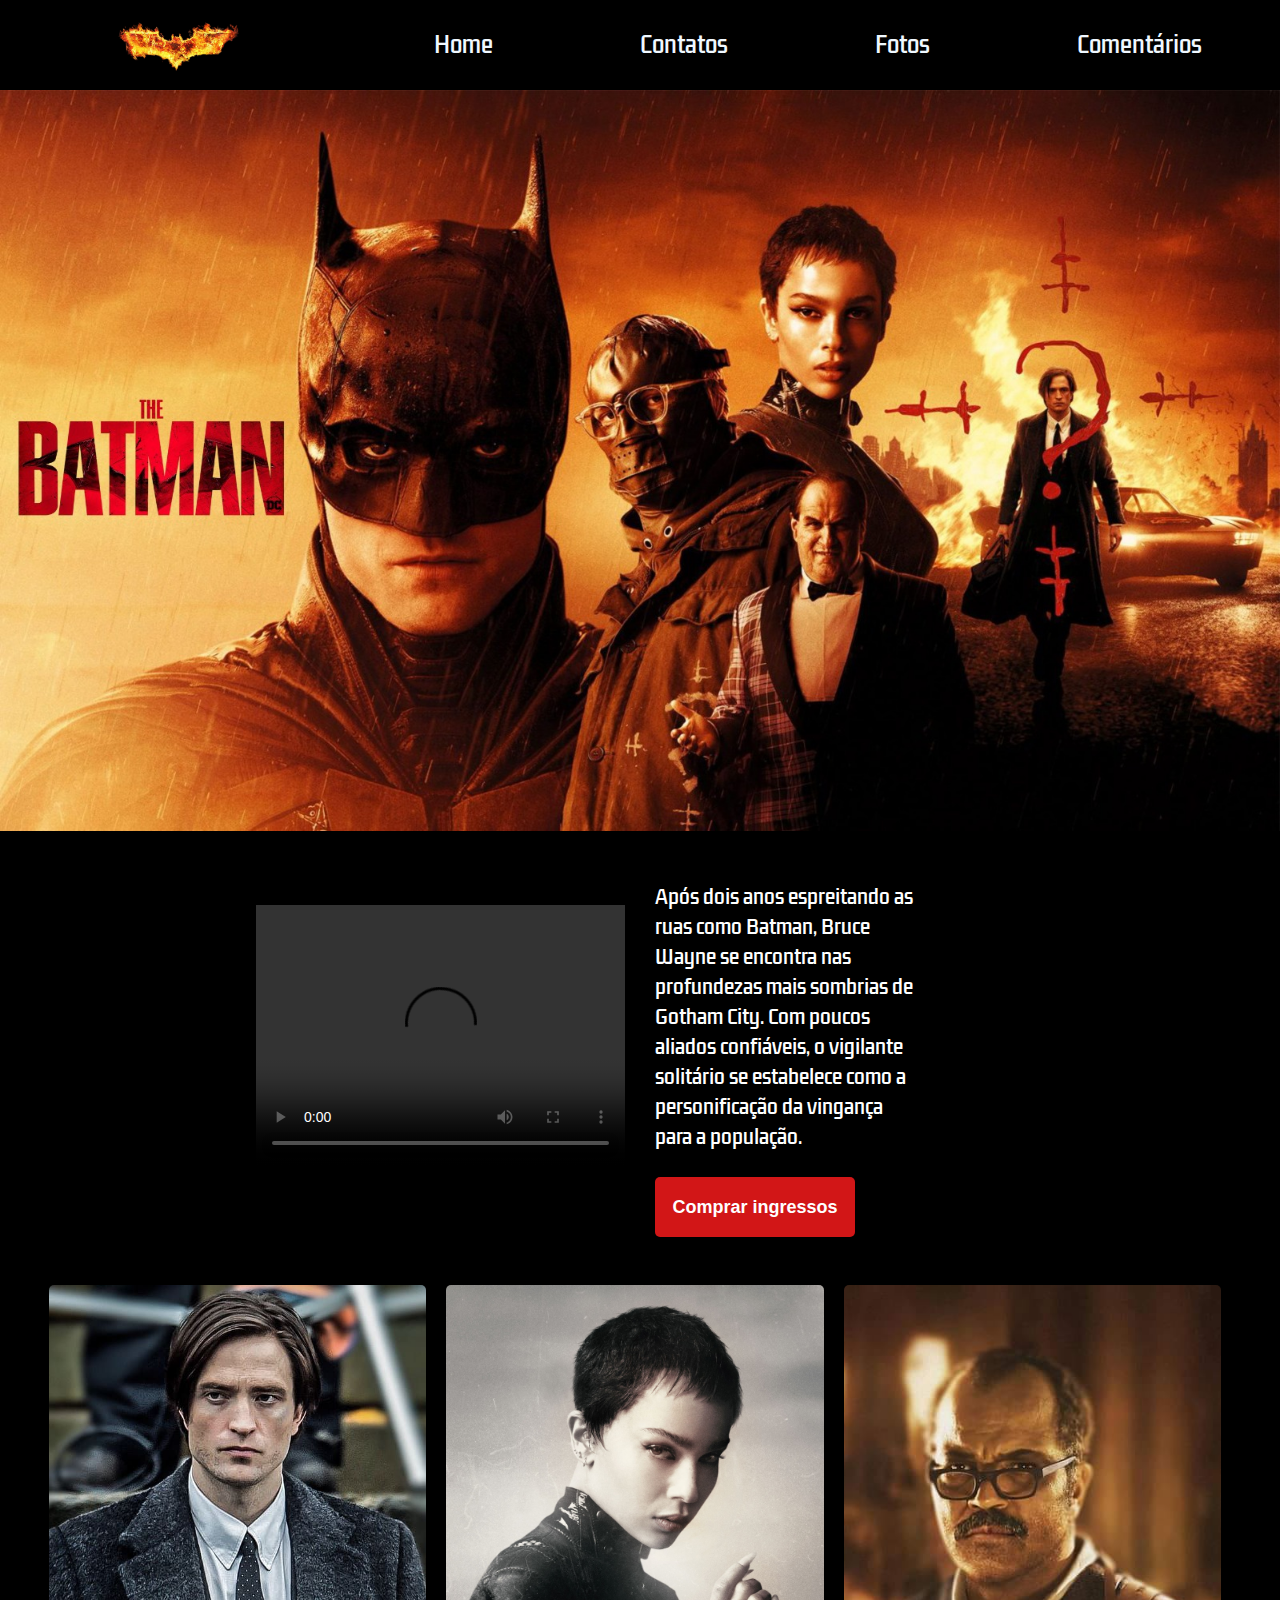
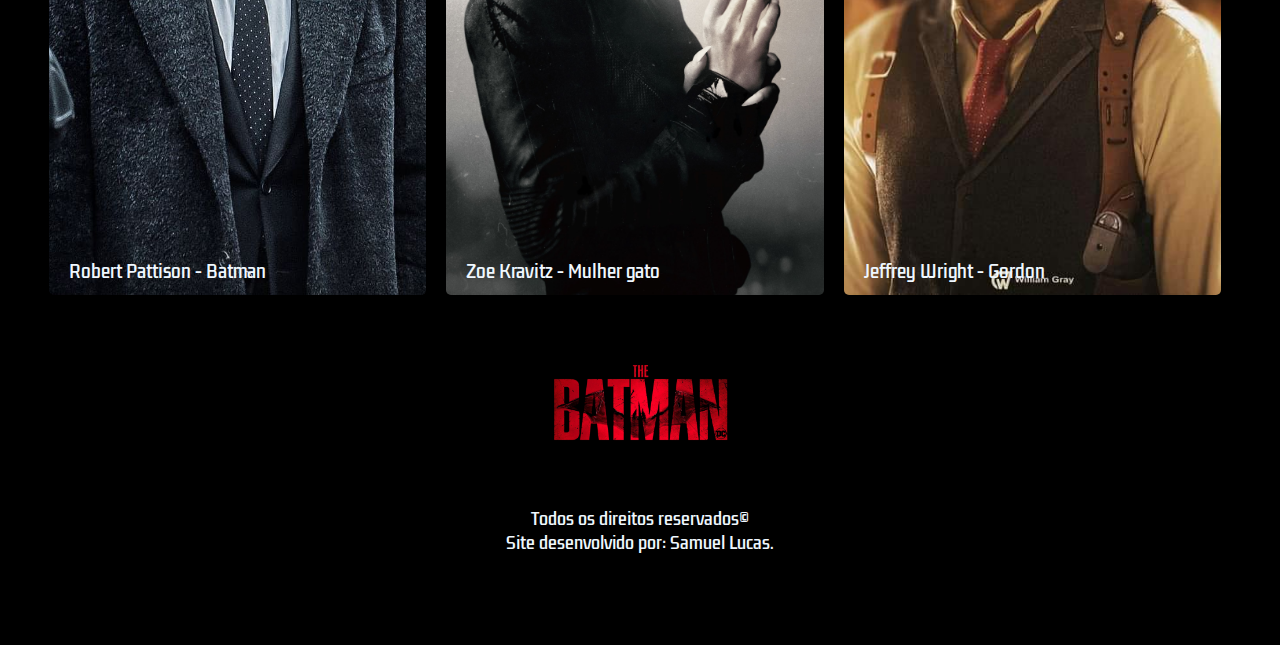
==== index.html @ fd25087d "Update and rename index.html.html to index.html" ====
<!DOCTYPE html>
<html lang="pt-br">
    <head>
        <meta charset="UTF-8">
        <meta name="viewport" content="width=device-width, initial-scale=1.0">
            <link rel="stylesheet" href="./batman_projet.css">
                <title>The Batman - O filme</title>
    </head>

    <body>
        <header>
            <img id="logoheader" src="./batmanlogofogo.png" alt="Batman logo">

            <nav>
                <ul>
                    <a href="./batman_projet.html">
                        <li>Home</li>
                    </a>

                    <a href="./contatos.html" target="_blank">
                        <li>Contatos</li>
                    </a>

                    <a href="./fotos.html" target="_blank">
                        <li>Fotos</li>
                    </a>

                    <a href="./comentarios.html" target="_blank">
                        <li>Comentários</li>
                    </a>

                </ul>
            </nav>
        </header>

        <img id="banner" src="batman_banner.png" alt="banner batman">

        <div id="trailer-container">
            <div class="content">

                <video controls class="trailer">
                    <source src="./The Batman - Trailer Principal.mp4" type="video/mp4">
                    Seu navegador não possui suporte para vídeos.
                </video>

                <div class="sinopse">
                    <p class="description">
                        Após dois anos espreitando as ruas como Batman, Bruce Wayne se encontra nas profundezas
                        mais sombrias de Gotham City. 
                        Com poucos aliados confiáveis, o vigilante solitário se
                        estabelece como a personificação da vingança para a população.
                    </p>
                    <button class="button" type="button">
                        Comprar ingressos
                    </button>
                </div>
            </div>
        </div>

        <div class="actor-cards-container">
            <div class="cards-content">
                <div class="card banner1">Robert Pattison - Batman</div>
                <div class="card banner2">Zoe Kravitz - Mulher gato</div>
                <div class="card banner3">Jeffrey Wright - Gordon</div>
            </div>
        </div>

        <footer>
            <img id="logo2" src="./batmanlogo2.png" alt="Logo batman">

            <span class="direitos">Todos os direitos reservados©</span>
            <span>Site desenvolvido por: Samuel Lucas.</span>

            <nav class="footer-navigation">
                <ul class="footer-list">
                    <a href="./batman_projet.html">
                        <li>Home</li>
                    </a>

                    <a href="./contatos.html" target="_blank">
                        <li>Contatos</li>
                    </a>

                    <a href="./fotos.html" target="_blank">
                        <li>Fotos</li>
                    </a>

                    <a href="./comentarios.html" target="_blank">
                        <li>Comentários</li>
                    </a>

                </ul>
            </nav>
        </footer>
    </body>
</html>
---- batman_projet.css ----
@charset "UTF-8";
@import url('https://fonts.googleapis.com/css2?family=Kdam+Thmor+Pro& display=swap');

* {
    margin: 0;
    padding: 0;
    background-color: black;
    list-style: none;
    text-decoration: none;
}

body {
    height: 200vh;
}

#logoheader {
    width: 200px;
    height: auto;
}

header {
    height: 90px;
    display: flex;
    justify-content: space-around;
    align-items: center;
}

nav {
    width: 60%;
}

ul {
    display: flex;
    width: 100%;
    justify-content: space-between;
}

li {
    color: aliceblue;
    font-size: 22px;
    font-family: 'Kdam Thmor Pro';
    cursor: pointer;
    transition: .5s;
}

li:hover {
    color: #D21617;
    font-size: 21px;
}

#banner {
    width: 100%;
    height: auto;
}

#trailer-container {
    width: 100%;
    height: 400px;
    display: flex;
    justify-content: center;
}

.content {
    width: 60%;
    display: flex;
    align-items: center;
    justify-content: space-between;
}

.trailer {
    width: 50%;
    height: 260px;
    object-fit: cover;
}

.sinopse {
    width: 50%;
    display: flex;
    flex-direction: column;
    justify-content: space-between;
    margin-left: 30px;
}

.description {
    color: white;
    font-size: 19px;
    font-family: 'Kdam Thmor Pro';
    width: 70%;
    margin-top: 50px;
}

.button {
    color: white;
    height: 60px;
    width: 200px;
    background-color: #D21617;
    font-size: 18px;
    font-weight: bold;
    border: none;
    border-radius: 5px;
    margin-top: 25px;
    outline: none;
    transition: .8s;
    cursor: pointer;
}

.button:hover {
    background-color: aliceblue;
    color: black;
}

.actor-cards-container {
    width: 100%;
    display: flex;
    justify-content: center;
    margin-top: 50px;
}

.cards-content {
    width: 90%;
    display: grid;
    grid-template-columns: repeat(3, 1fr);
    row-gap: 40px;
    column-gap: 40px;
}

.card {
    width: 100%;
    height: 600px;
    background-size: cover;
    background-position: center center;
    border-radius: 5px;
    cursor: pointer;
    transition: 1s;
    display: flex;
    flex-direction: column;
    justify-content: flex-end;
    padding: 0 0 10px 20px;
    color: aliceblue;
    font-size: 17px;
    font-family: 'Kdam Thmor Pro';
    margin-left: -15px;
}

.card:hover {
    transform: scale(1.02);
}

.banner1 {
    background-image: url('./batman_ator.jpeg');
}

.banner2 {
    background-image: url('./mulhergato_atora.jpg');
}

.banner3 {
    background-image: url('./gordon_fogo.jpeg');
}

footer {
    height: 300px;
    margin-top: 50px;
    display: flex;
    flex-direction: column;
    align-items: center;
}

span {
    color: aliceblue;
    font-family: 'Kdam Thmor Pro';
}

.direitos {
    margin-top: 50px;
}

#logo2 {
    width: 200px;
}

.footer-navigation {
    display: none;
}

.footer-list {
    display: flex;
    flex-direction: column;
    align-items: center;
}

@media (max-width: 768px) {

    .footer-navigation {
        display: block;
        margin-top: 50px;
    }

    .footer-list {
        margin-bottom: 25px;
    }

    nav {
        display: none;
    }

    .banner {
        width: 100%;
    }

    .trailer-container {
        width: 100%;
    }

    .content {
        width: 90%;
        display: flex;
        flex-direction: column;
    }

    .trailer {
        width: 100%;
        margin-top: 20px;
    }

    .sinopse {
        width: 100%;
    }

    .description {
        width: 100%;
        text-align: justify;
        margin-left: -14px;
    }

    .actor-cards-container {
        width: 100%;
    }

    .cards-content {
        display: grid;
        grid-template-columns: repeat(1, 1fr);
        margin-top: 150px;
        margin-left: 8px;
    }

    
}
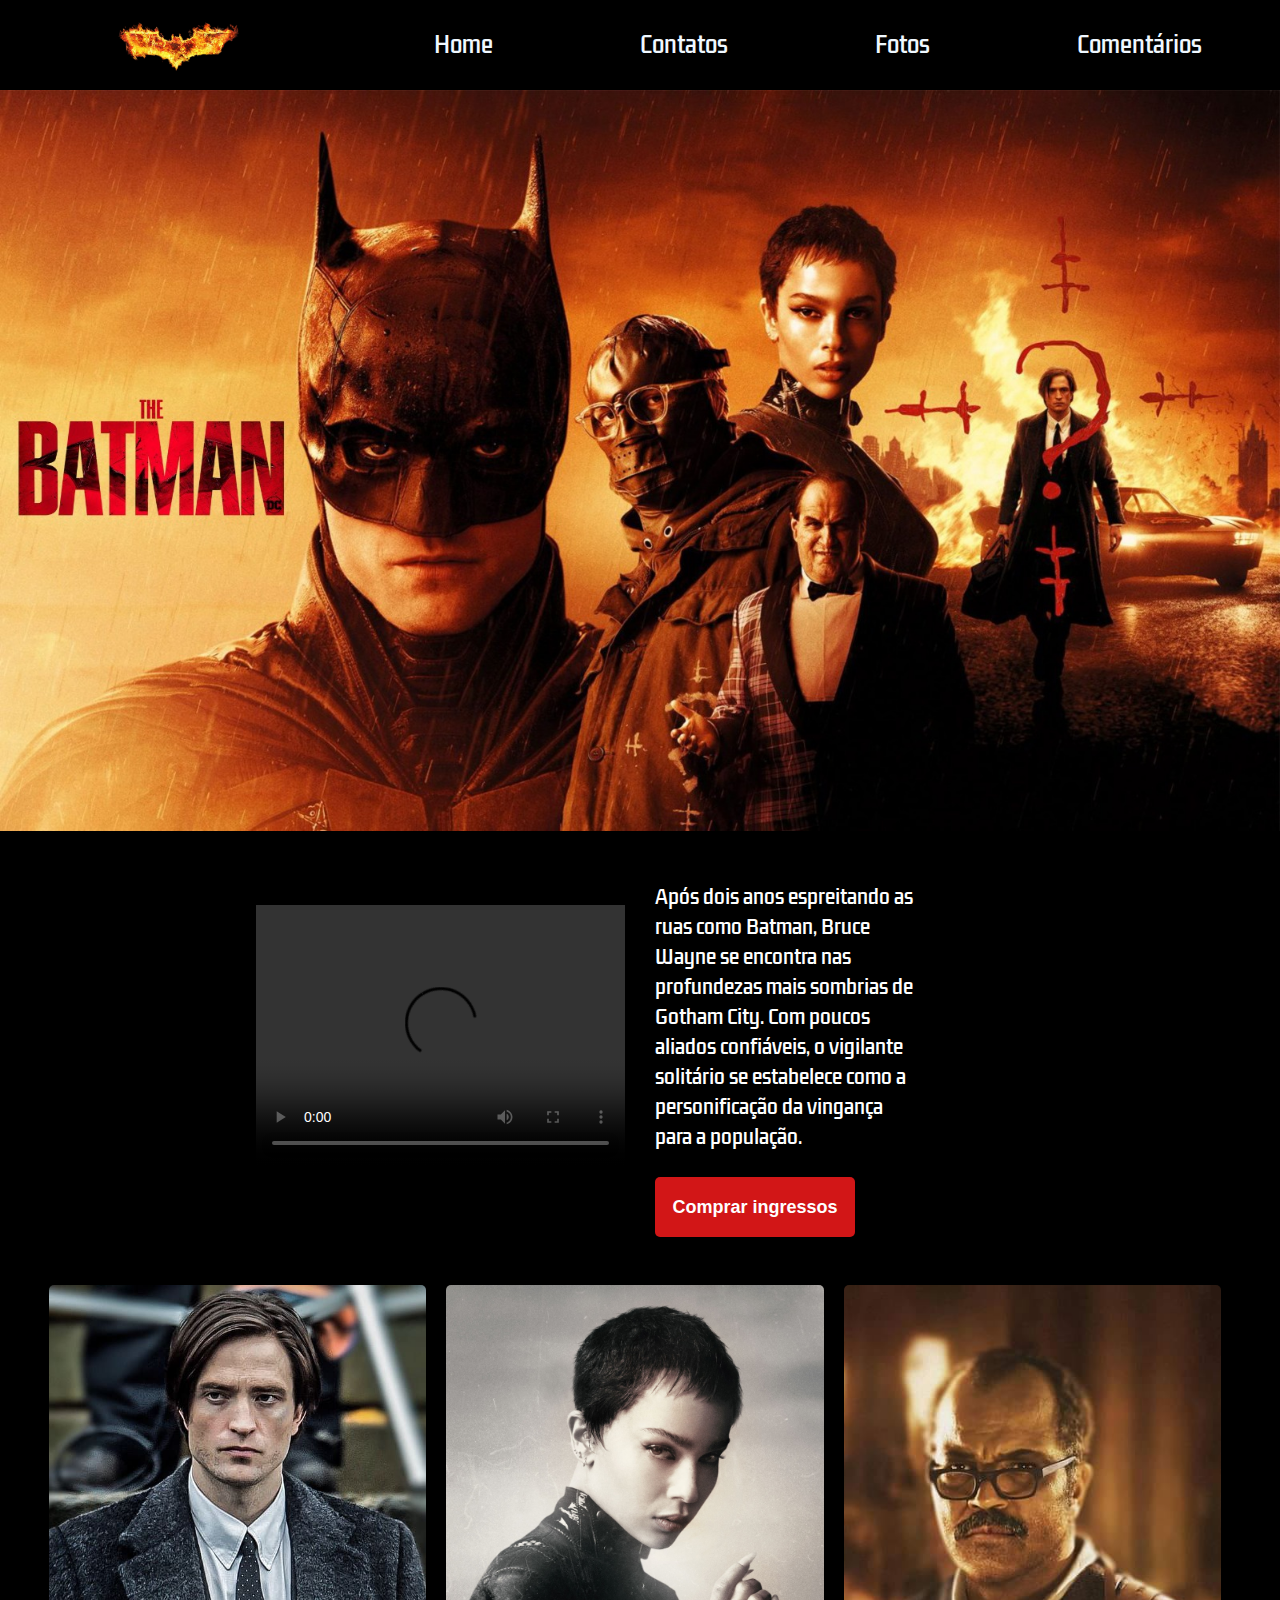
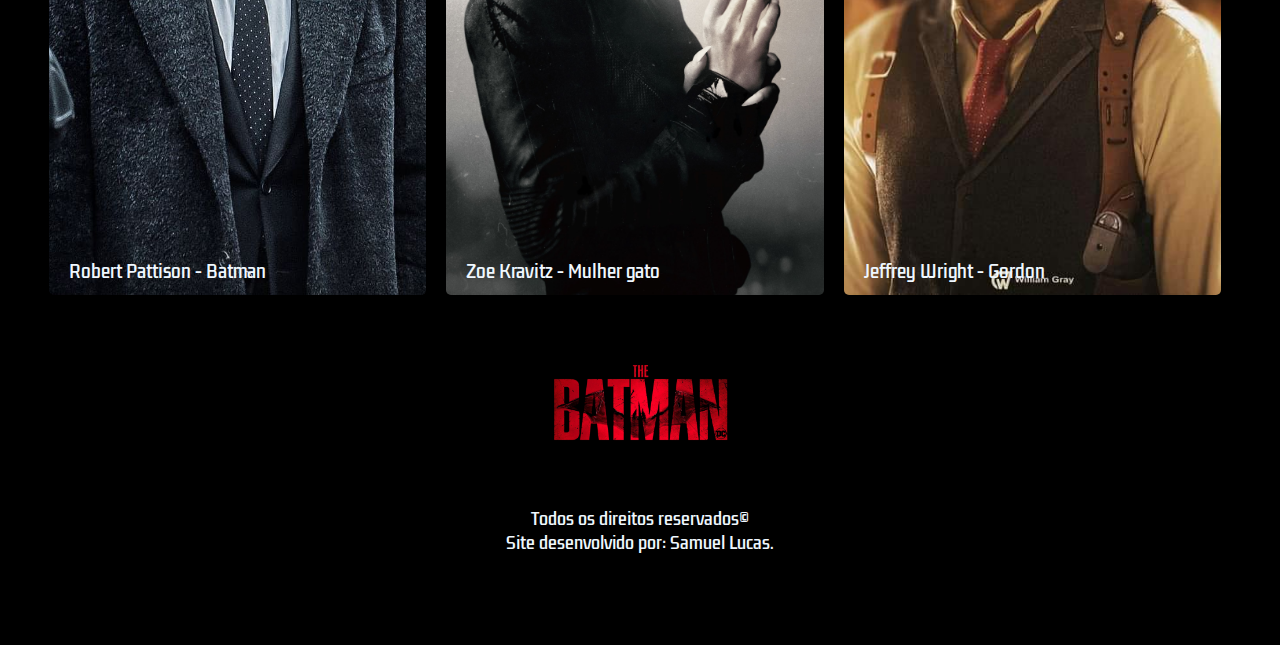
==== commit fbce9de3: "Update index.html" ====
--- a/index.html
+++ b/index.html
@@ -13,7 +13,7 @@
 
             <nav>
                 <ul>
-                    <a href="./batman_projet.html">
+                    <a href="index.html">
                         <li>Home</li>
                     </a>
 
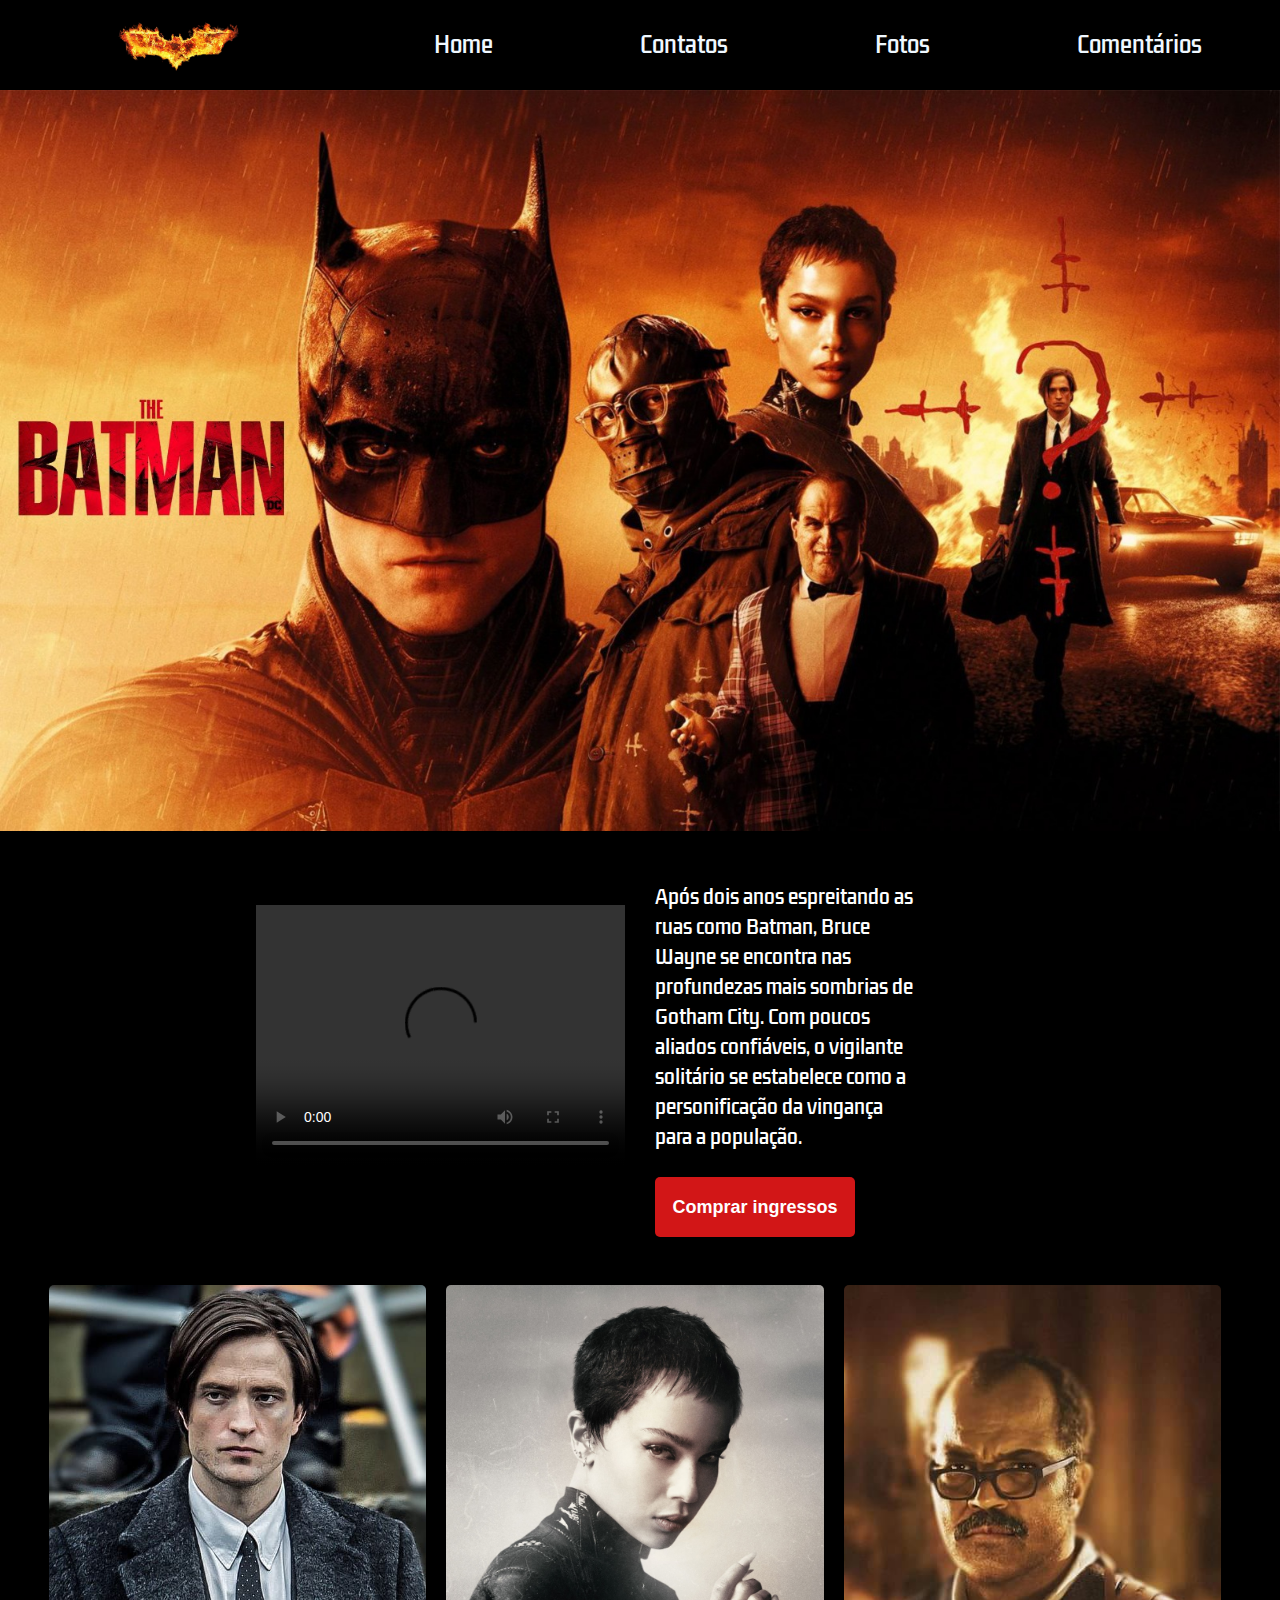
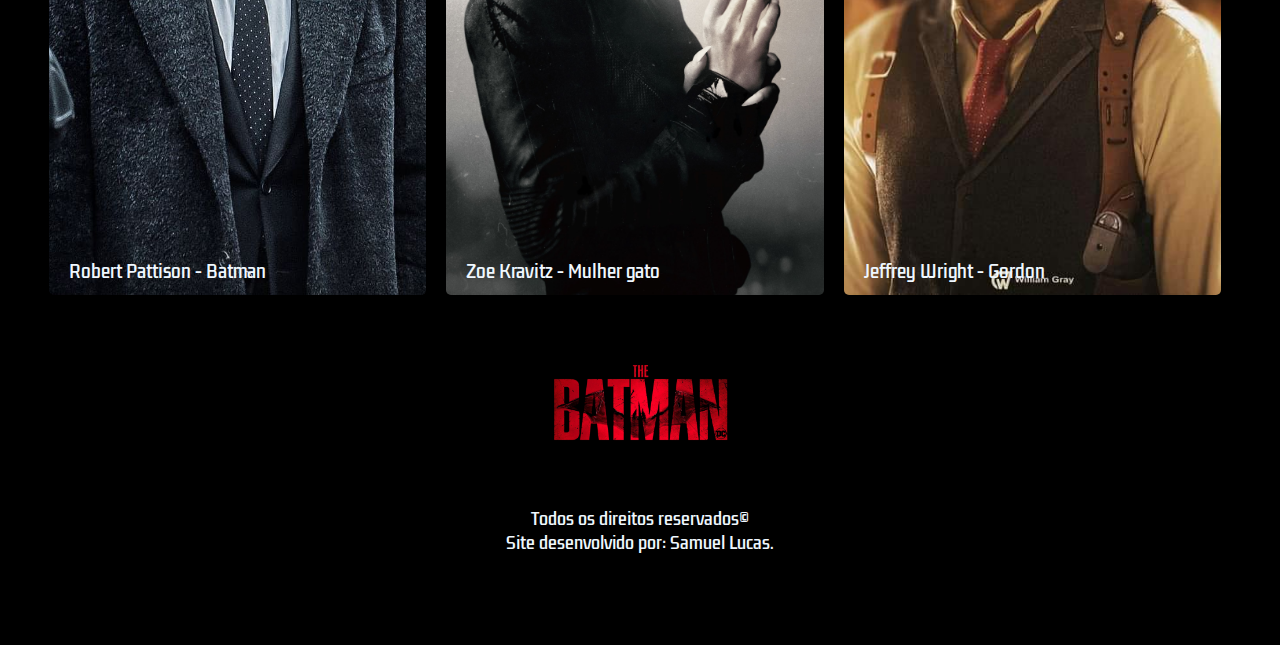
==== commit 4d6108c4: "Update index.html" ====
--- a/index.html
+++ b/index.html
@@ -73,7 +73,7 @@
 
             <nav class="footer-navigation">
                 <ul class="footer-list">
-                    <a href="./batman_projet.html">
+                    <a href="index.html">
                         <li>Home</li>
                     </a>
 
